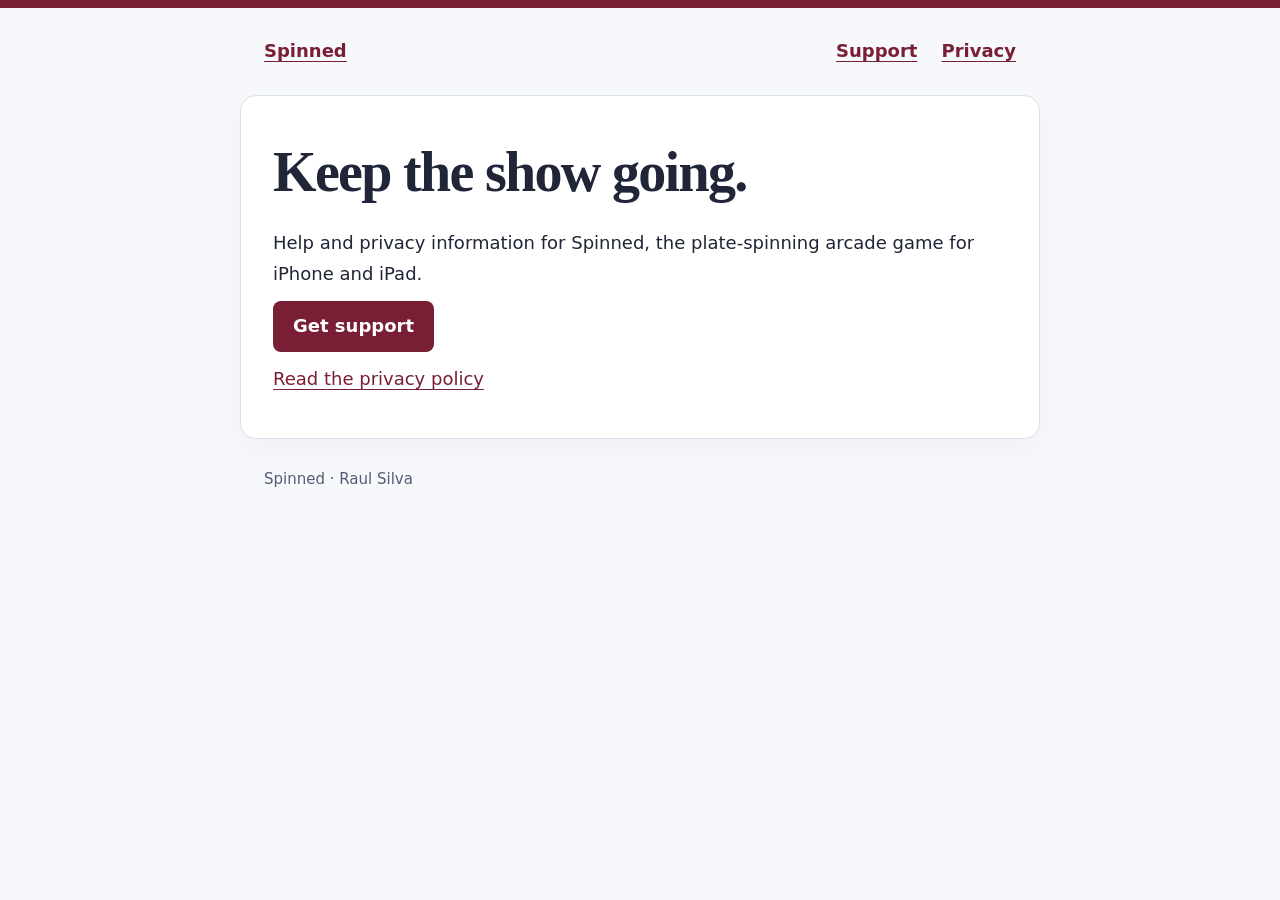
==== index.html @ 2c597d2e "Publish Spinned privacy policy and support pages" ====
<!doctype html><html lang="en"><head><meta charset="utf-8"><meta name="viewport" content="width=device-width, initial-scale=1"><meta name="description" content="Help & privacy for Spinned, the plate-spinning arcade game by Raul Silva."><title>Help & privacy · Spinned</title><link rel="stylesheet" href="./style.css"><link rel="icon" type="image/svg+xml" href="data:image/svg+xml,%3Csvg xmlns='http://www.w3.org/2000/svg' viewBox='0 0 32 32'%3E%3Crect width='32' height='32' rx='7' fill='%23781e35'/%3E%3Cellipse cx='16' cy='12' rx='12' ry='4' fill='white'/%3E%3Cpath d='M16 16v12' stroke='%23e9bf63' stroke-width='3'/%3E%3C/svg%3E"></head><body><header><a href="./">Spinned</a><nav aria-label="Main navigation"><a href="./support/">Support</a><a href="./privacy/">Privacy</a></nav></header><main><h1>Keep the show going.</h1><p>Help and privacy information for Spinned, the plate-spinning arcade game for iPhone and iPad.</p><p><a class="button" href="support/">Get support</a></p><p><a href="privacy/">Read the privacy policy</a></p></main><footer>Spinned · Raul Silva</footer></body></html>
---- style.css ----
*{box-sizing:border-box}body{margin:0;background:#f7f8fc;color:#202537;font:18px/1.7 system-ui,sans-serif;border-top:8px solid #781e35}header,main,footer{max-width:800px;margin:auto;padding:28px 24px}header{display:flex;justify-content:space-between;align-items:center;gap:24px;flex-wrap:wrap}header a{font-weight:650}nav{display:flex;gap:24px}a{color:#781e35;text-underline-offset:4px}a:focus-visible{outline:3px solid #926300;outline-offset:5px}h1{font:700 clamp(2.2rem,6vw,3.5rem)/1.15 Georgia,serif;letter-spacing:-.03em;margin:12px 0 24px}h2{font-size:1.25rem;margin:32px 0 8px}p{margin:12px 0}main{background:#fff;border:1px solid #dce0e9;border-radius:16px;padding:32px;box-shadow:0 12px 35px #20253708}footer,.meta{font-size:15px;color:#535d72}.button{display:inline-block;background:#781e35;color:white;padding:10px 20px;border-radius:8px;text-decoration:none;font-weight:650}li{margin-bottom:8px}@media(max-width:600px){main{margin:0 12px;padding:24px}header,footer{padding:24px}}
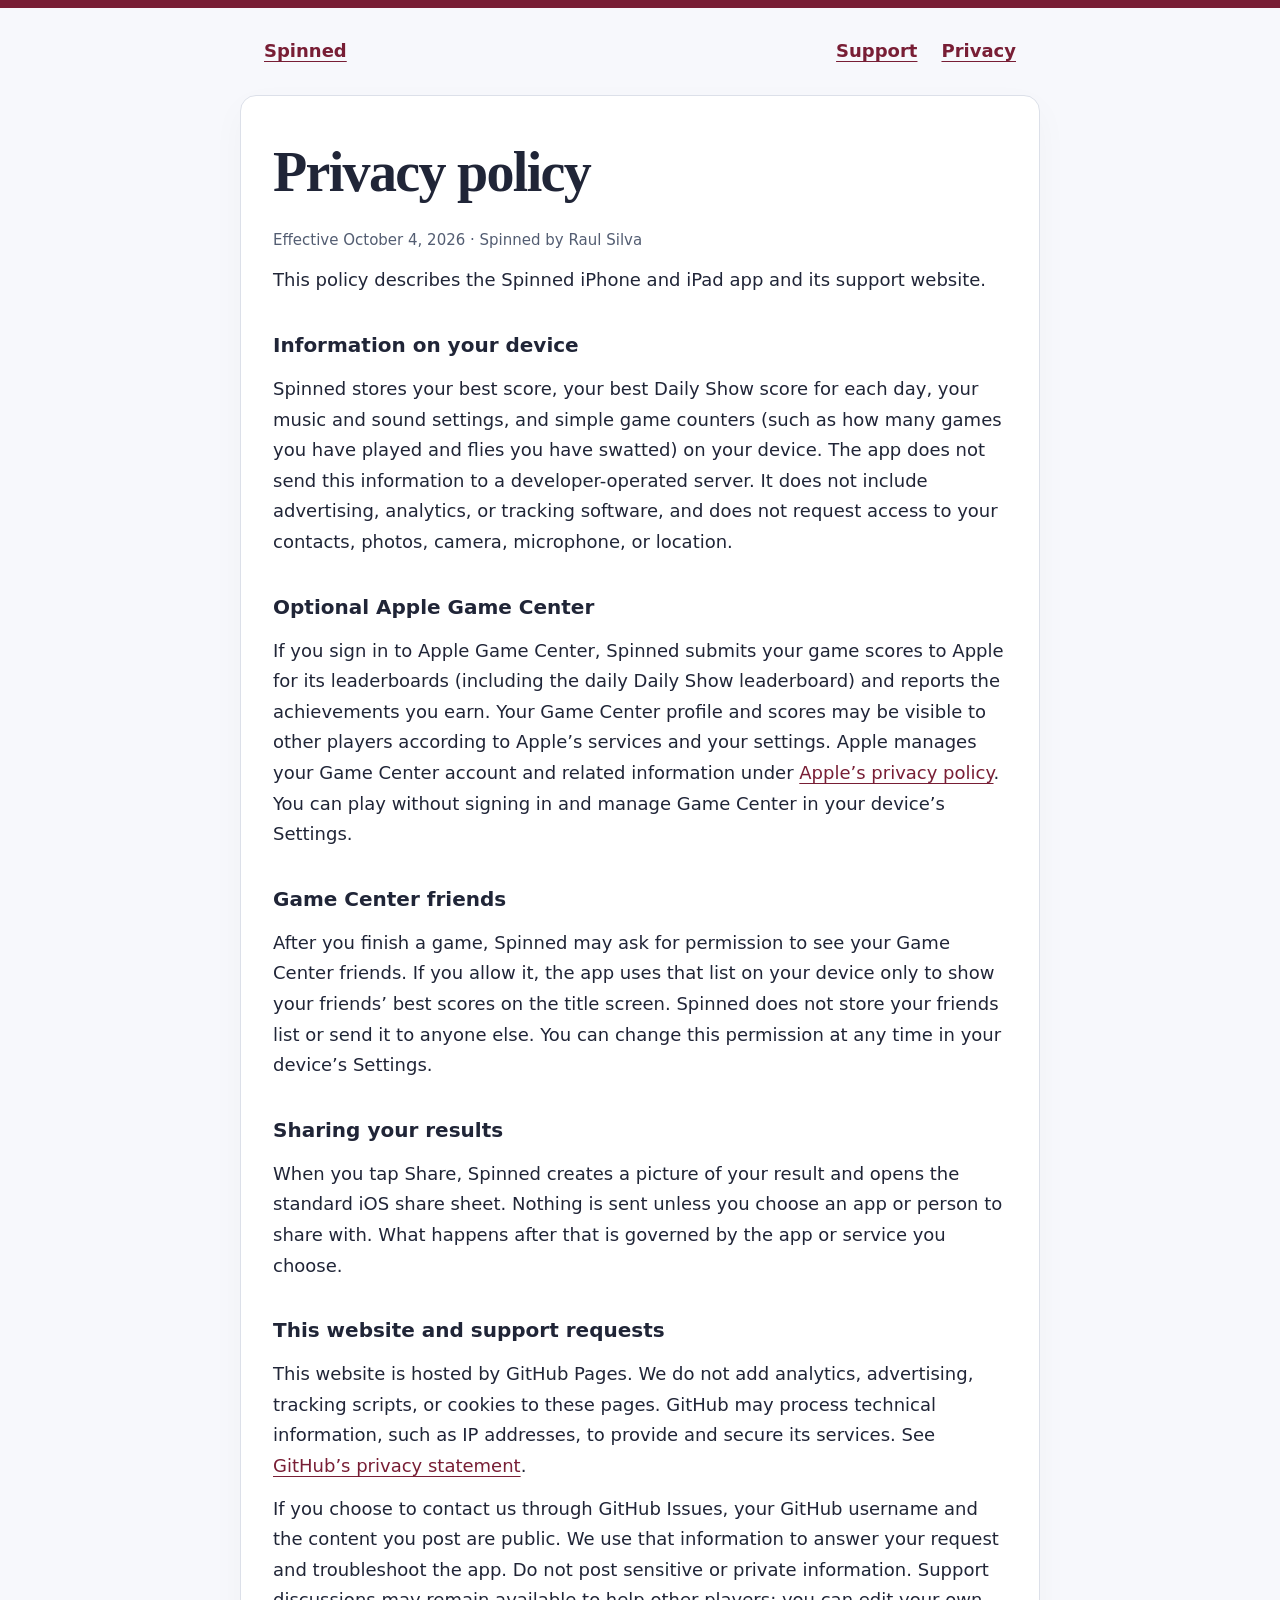
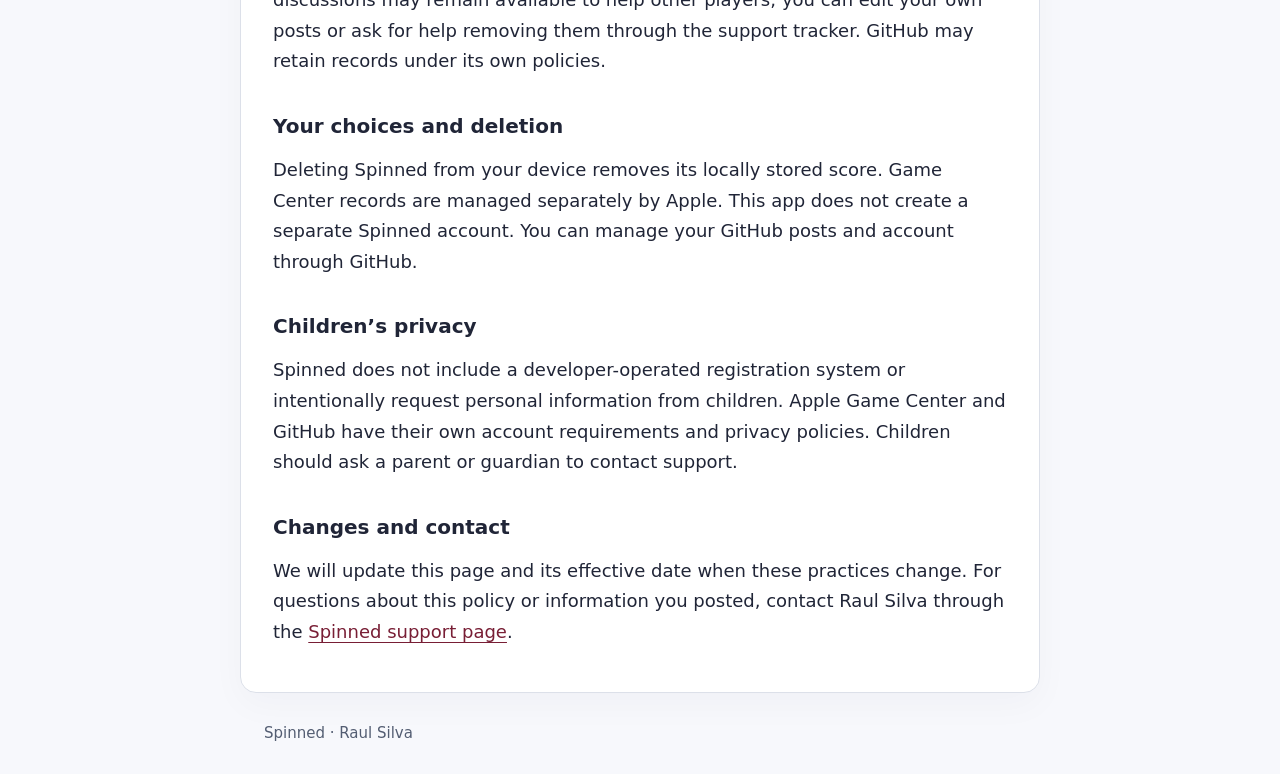
==== commit c899fd37: "Add files via upload" ====
--- a/index.html
+++ b/index.html
@@ -1 +1 @@
-<!doctype html><html lang="en"><head><meta charset="utf-8"><meta name="viewport" content="width=device-width, initial-scale=1"><meta name="description" content="Help & privacy for Spinned, the plate-spinning arcade game by Raul Silva."><title>Help & privacy · Spinned</title><link rel="stylesheet" href="./style.css"><link rel="icon" type="image/svg+xml" href="data:image/svg+xml,%3Csvg xmlns='http://www.w3.org/2000/svg' viewBox='0 0 32 32'%3E%3Crect width='32' height='32' rx='7' fill='%23781e35'/%3E%3Cellipse cx='16' cy='12' rx='12' ry='4' fill='white'/%3E%3Cpath d='M16 16v12' stroke='%23e9bf63' stroke-width='3'/%3E%3C/svg%3E"></head><body><header><a href="./">Spinned</a><nav aria-label="Main navigation"><a href="./support/">Support</a><a href="./privacy/">Privacy</a></nav></header><main><h1>Keep the show going.</h1><p>Help and privacy information for Spinned, the plate-spinning arcade game for iPhone and iPad.</p><p><a class="button" href="support/">Get support</a></p><p><a href="privacy/">Read the privacy policy</a></p></main><footer>Spinned · Raul Silva</footer></body></html>+<!doctype html><html lang="en"><head><meta charset="utf-8"><meta name="viewport" content="width=device-width, initial-scale=1"><meta name="description" content="Privacy policy for Spinned, the plate-spinning arcade game by Raul Silva."><title>Privacy policy · Spinned</title><link rel="stylesheet" href="../style.css"><link rel="icon" type="image/svg+xml" href="data:image/svg+xml,%3Csvg xmlns='http://www.w3.org/2000/svg' viewBox='0 0 32 32'%3E%3Crect width='32' height='32' rx='7' fill='%23781e35'/%3E%3Cellipse cx='16' cy='12' rx='12' ry='4' fill='white'/%3E%3Cpath d='M16 16v12' stroke='%23e9bf63' stroke-width='3'/%3E%3C/svg%3E"></head><body><header><a href="../">Spinned</a><nav aria-label="Main navigation"><a href="../support/">Support</a><a href="../privacy/">Privacy</a></nav></header><main><h1>Privacy policy</h1><p class="meta">Effective October 4, 2026 · Spinned by Raul Silva</p><p>This policy describes the Spinned iPhone and iPad app and its support website.</p><h2>Information on your device</h2><p>Spinned stores your best score, your best Daily Show score for each day, your music and sound settings, and simple game counters (such as how many games you have played and flies you have swatted) on your device. The app does not send this information to a developer-operated server. It does not include advertising, analytics, or tracking software, and does not request access to your contacts, photos, camera, microphone, or location.</p><h2>Optional Apple Game Center</h2><p>If you sign in to Apple Game Center, Spinned submits your game scores to Apple for its leaderboards (including the daily Daily Show leaderboard) and reports the achievements you earn. Your Game Center profile and scores may be visible to other players according to Apple’s services and your settings. Apple manages your Game Center account and related information under <a href="https://www.apple.com/legal/privacy/">Apple’s privacy policy</a>. You can play without signing in and manage Game Center in your device’s Settings.</p><h2>Game Center friends</h2><p>After you finish a game, Spinned may ask for permission to see your Game Center friends. If you allow it, the app uses that list on your device only to show your friends’ best scores on the title screen. Spinned does not store your friends list or send it to anyone else. You can change this permission at any time in your device’s Settings.</p><h2>Sharing your results</h2><p>When you tap Share, Spinned creates a picture of your result and opens the standard iOS share sheet. Nothing is sent unless you choose an app or person to share with. What happens after that is governed by the app or service you choose.</p><h2>This website and support requests</h2><p>This website is hosted by GitHub Pages. We do not add analytics, advertising, tracking scripts, or cookies to these pages. GitHub may process technical information, such as IP addresses, to provide and secure its services. See <a href="https://docs.github.com/en/site-policy/privacy-policies/github-general-privacy-statement">GitHub’s privacy statement</a>.</p><p>If you choose to contact us through GitHub Issues, your GitHub username and the content you post are public. We use that information to answer your request and troubleshoot the app. Do not post sensitive or private information. Support discussions may remain available to help other players; you can edit your own posts or ask for help removing them through the support tracker. GitHub may retain records under its own policies.</p><h2>Your choices and deletion</h2><p>Deleting Spinned from your device removes its locally stored score. Game Center records are managed separately by Apple. This app does not create a separate Spinned account. You can manage your GitHub posts and account through GitHub.</p><h2>Children’s privacy</h2><p>Spinned does not include a developer-operated registration system or intentionally request personal information from children. Apple Game Center and GitHub have their own account requirements and privacy policies. Children should ask a parent or guardian to contact support.</p><h2>Changes and contact</h2><p>We will update this page and its effective date when these practices change. For questions about this policy or information you posted, contact Raul Silva through the <a href="../support/">Spinned support page</a>.</p></main><footer>Spinned · Raul Silva</footer></body></html>
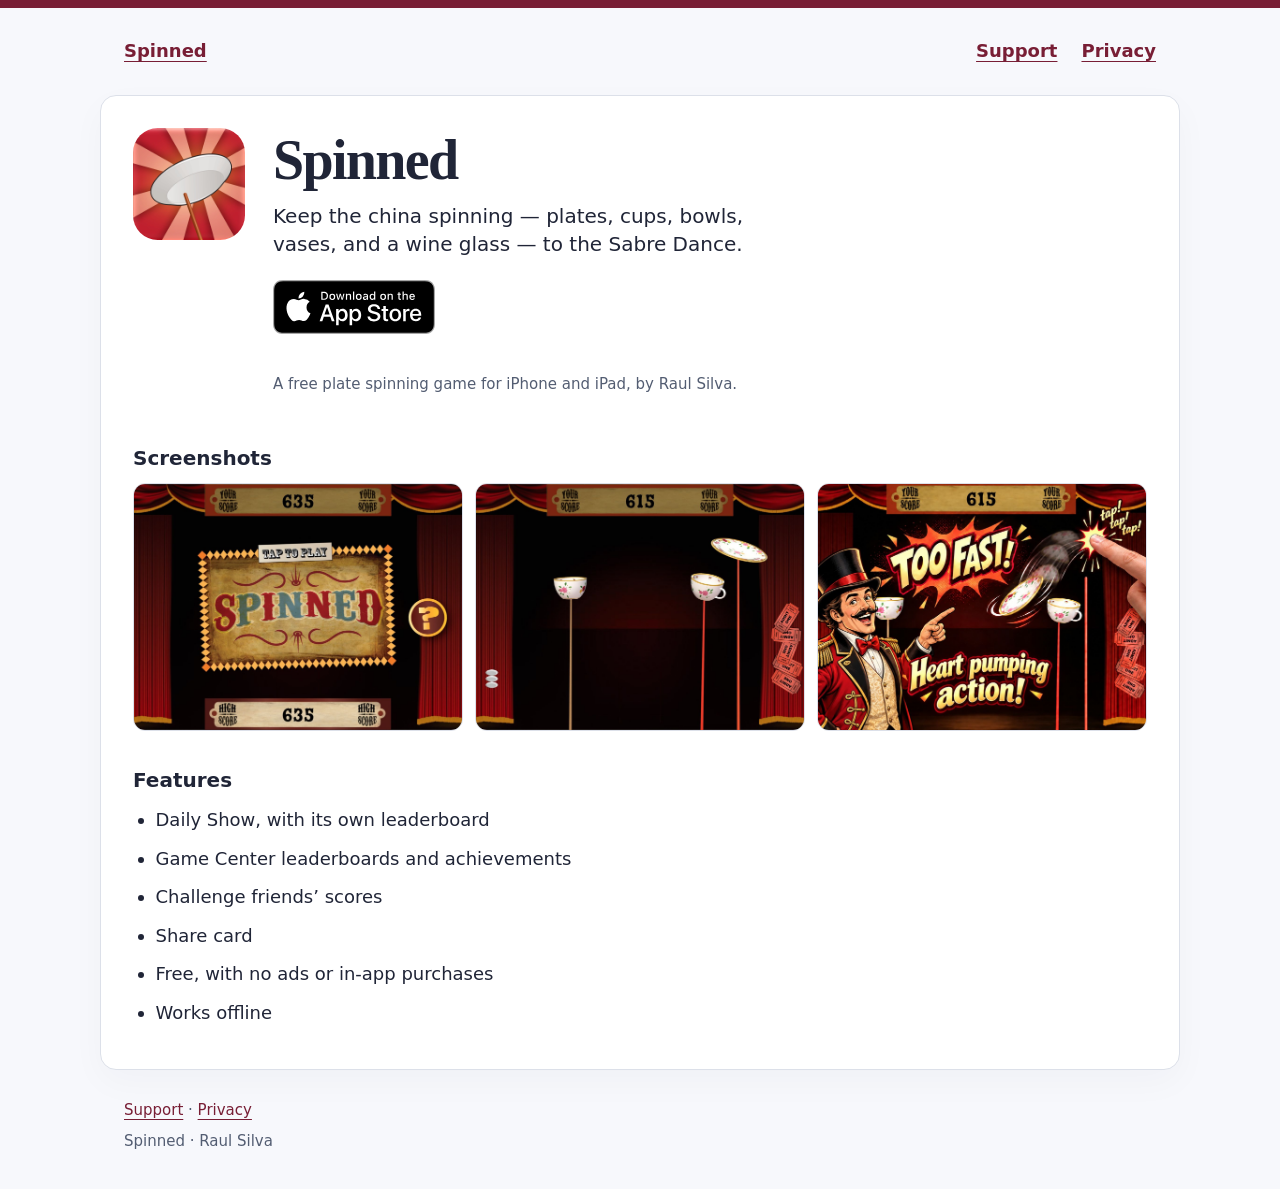
==== commit f463ec49: "Add a marketing landing page for Spinned Replace the home page with a static landing page so the sit" ====
--- a/index.html
+++ b/index.html
@@ -1 +1,79 @@
-<!doctype html><html lang="en"><head><meta charset="utf-8"><meta name="viewport" content="width=device-width, initial-scale=1"><meta name="description" content="Privacy policy for Spinned, the plate-spinning arcade game by Raul Silva."><title>Privacy policy · Spinned</title><link rel="stylesheet" href="../style.css"><link rel="icon" type="image/svg+xml" href="data:image/svg+xml,%3Csvg xmlns='http://www.w3.org/2000/svg' viewBox='0 0 32 32'%3E%3Crect width='32' height='32' rx='7' fill='%23781e35'/%3E%3Cellipse cx='16' cy='12' rx='12' ry='4' fill='white'/%3E%3Cpath d='M16 16v12' stroke='%23e9bf63' stroke-width='3'/%3E%3C/svg%3E"></head><body><header><a href="../">Spinned</a><nav aria-label="Main navigation"><a href="../support/">Support</a><a href="../privacy/">Privacy</a></nav></header><main><h1>Privacy policy</h1><p class="meta">Effective October 4, 2026 · Spinned by Raul Silva</p><p>This policy describes the Spinned iPhone and iPad app and its support website.</p><h2>Information on your device</h2><p>Spinned stores your best score, your best Daily Show score for each day, your music and sound settings, and simple game counters (such as how many games you have played and flies you have swatted) on your device. The app does not send this information to a developer-operated server. It does not include advertising, analytics, or tracking software, and does not request access to your contacts, photos, camera, microphone, or location.</p><h2>Optional Apple Game Center</h2><p>If you sign in to Apple Game Center, Spinned submits your game scores to Apple for its leaderboards (including the daily Daily Show leaderboard) and reports the achievements you earn. Your Game Center profile and scores may be visible to other players according to Apple’s services and your settings. Apple manages your Game Center account and related information under <a href="https://www.apple.com/legal/privacy/">Apple’s privacy policy</a>. You can play without signing in and manage Game Center in your device’s Settings.</p><h2>Game Center friends</h2><p>After you finish a game, Spinned may ask for permission to see your Game Center friends. If you allow it, the app uses that list on your device only to show your friends’ best scores on the title screen. Spinned does not store your friends list or send it to anyone else. You can change this permission at any time in your device’s Settings.</p><h2>Sharing your results</h2><p>When you tap Share, Spinned creates a picture of your result and opens the standard iOS share sheet. Nothing is sent unless you choose an app or person to share with. What happens after that is governed by the app or service you choose.</p><h2>This website and support requests</h2><p>This website is hosted by GitHub Pages. We do not add analytics, advertising, tracking scripts, or cookies to these pages. GitHub may process technical information, such as IP addresses, to provide and secure its services. See <a href="https://docs.github.com/en/site-policy/privacy-policies/github-general-privacy-statement">GitHub’s privacy statement</a>.</p><p>If you choose to contact us through GitHub Issues, your GitHub username and the content you post are public. We use that information to answer your request and troubleshoot the app. Do not post sensitive or private information. Support discussions may remain available to help other players; you can edit your own posts or ask for help removing them through the support tracker. GitHub may retain records under its own policies.</p><h2>Your choices and deletion</h2><p>Deleting Spinned from your device removes its locally stored score. Game Center records are managed separately by Apple. This app does not create a separate Spinned account. You can manage your GitHub posts and account through GitHub.</p><h2>Children’s privacy</h2><p>Spinned does not include a developer-operated registration system or intentionally request personal information from children. Apple Game Center and GitHub have their own account requirements and privacy policies. Children should ask a parent or guardian to contact support.</p><h2>Changes and contact</h2><p>We will update this page and its effective date when these practices change. For questions about this policy or information you posted, contact Raul Silva through the <a href="../support/">Spinned support page</a>.</p></main><footer>Spinned · Raul Silva</footer></body></html>+<!doctype html>
+<html lang="en">
+<head>
+  <meta charset="utf-8">
+  <meta name="viewport" content="width=device-width, initial-scale=1">
+  <title>Spinned · plate spinning game for iPhone and iPad</title>
+  <meta name="description" content="Spinned is a free plate spinning game for iPhone and iPad. Keep plates, cups, bowls, vases, and a wine glass spinning to the Sabre Dance.">
+  <meta name="author" content="Raul Silva">
+  <meta name="theme-color" content="#781e35">
+  <meta name="apple-itunes-app" content="app-id=466332297">
+  <link rel="canonical" href="https://rauls4.github.io/spinned-support/">
+  <meta property="og:type" content="website">
+  <meta property="og:site_name" content="Spinned">
+  <meta property="og:locale" content="en_US">
+  <meta property="og:url" content="https://rauls4.github.io/spinned-support/">
+  <meta property="og:title" content="Spinned · plate spinning game for iPhone and iPad">
+  <meta property="og:description" content="Spinned is a free plate spinning game for iPhone and iPad. Keep plates, cups, bowls, vases, and a wine glass spinning to the Sabre Dance.">
+  <meta property="og:image" content="https://rauls4.github.io/spinned-support/images/ipad-title.jpg">
+  <meta property="og:image:type" content="image/jpeg">
+  <meta property="og:image:width" content="1400">
+  <meta property="og:image:height" content="1050">
+  <meta property="og:image:alt" content="Spinned title screen on iPad">
+  <meta name="twitter:card" content="summary_large_image">
+  <meta name="twitter:title" content="Spinned · plate spinning game for iPhone and iPad">
+  <meta name="twitter:description" content="Spinned is a free plate spinning game for iPhone and iPad. Keep plates, cups, bowls, vases, and a wine glass spinning to the Sabre Dance.">
+  <meta name="twitter:image" content="https://rauls4.github.io/spinned-support/images/ipad-title.jpg">
+  <meta name="twitter:image:alt" content="Spinned title screen on iPad">
+  <link rel="icon" href="images/app-icon.jpg">
+  <link rel="apple-touch-icon" href="images/app-icon.jpg">
+  <link rel="stylesheet" href="style.css">
+</head>
+<body class="home">
+  <header>
+    <a href="./">Spinned</a>
+    <nav aria-label="Main navigation">
+      <a href="support/">Support</a>
+      <a href="privacy/">Privacy</a>
+    </nav>
+  </header>
+  <main>
+    <div class="hero">
+      <img class="app-icon" src="images/app-icon.jpg" width="512" height="512" alt="">
+      <div class="hero-copy">
+        <h1>Spinned</h1>
+        <p class="pitch">Keep the china spinning — plates, cups, bowls, vases, and a wine glass — to the Sabre Dance.</p>
+        <a class="store-badge" href="https://apps.apple.com/us/app/spinned/id466332297">
+          <img src="images/download-on-the-app-store.svg" width="120" height="40" alt="Download on the App Store">
+        </a>
+        <p class="meta">A free plate spinning game for iPhone and iPad, by Raul Silva.</p>
+      </div>
+    </div>
+
+    <section aria-labelledby="screenshots-heading">
+      <h2 id="screenshots-heading">Screenshots</h2>
+      <div class="shots">
+        <img src="images/ipad-title.jpg" width="1400" height="1050" alt="Spinned title screen on iPad">
+        <img src="images/ipad-game.jpg" width="1400" height="1050" alt="Spinned gameplay on iPad, with dishes spinning on sticks">
+        <img src="images/ipad-stage.jpg" width="1400" height="1050" alt="Spinned on iPad during a show">
+      </div>
+    </section>
+
+    <section aria-labelledby="features-heading">
+      <h2 id="features-heading">Features</h2>
+      <ul class="features">
+        <li>Daily Show, with its own leaderboard</li>
+        <li>Game Center leaderboards and achievements</li>
+        <li>Challenge friends’ scores</li>
+        <li>Share card</li>
+        <li>Free, with no ads or in-app purchases</li>
+        <li>Works offline</li>
+      </ul>
+    </section>
+  </main>
+  <footer>
+    <p><a href="support/">Support</a> · <a href="privacy/">Privacy</a></p>
+    <p>Spinned · Raul Silva</p>
+  </footer>
+</body>
+</html>
--- a/style.css
+++ b/style.css
@@ -1 +1,17 @@
-*{box-sizing:border-box}body{margin:0;background:#f7f8fc;color:#202537;font:18px/1.7 system-ui,sans-serif;border-top:8px solid #781e35}header,main,footer{max-width:800px;margin:auto;padding:28px 24px}header{display:flex;justify-content:space-between;align-items:center;gap:24px;flex-wrap:wrap}header a{font-weight:650}nav{display:flex;gap:24px}a{color:#781e35;text-underline-offset:4px}a:focus-visible{outline:3px solid #926300;outline-offset:5px}h1{font:700 clamp(2.2rem,6vw,3.5rem)/1.15 Georgia,serif;letter-spacing:-.03em;margin:12px 0 24px}h2{font-size:1.25rem;margin:32px 0 8px}p{margin:12px 0}main{background:#fff;border:1px solid #dce0e9;border-radius:16px;padding:32px;box-shadow:0 12px 35px #20253708}footer,.meta{font-size:15px;color:#535d72}.button{display:inline-block;background:#781e35;color:white;padding:10px 20px;border-radius:8px;text-decoration:none;font-weight:650}li{margin-bottom:8px}@media(max-width:600px){main{margin:0 12px;padding:24px}header,footer{padding:24px}}+*{box-sizing:border-box}body{margin:0;background:#f7f8fc;color:#202537;font:18px/1.7 system-ui,sans-serif;border-top:8px solid #781e35}header,main,footer{max-width:800px;margin:auto;padding:28px 24px}header{display:flex;justify-content:space-between;align-items:center;gap:24px;flex-wrap:wrap}header a{font-weight:650}nav{display:flex;gap:24px}a{color:#781e35;text-underline-offset:4px}a:focus-visible{outline:3px solid #926300;outline-offset:5px}h1{font:700 clamp(2.2rem,6vw,3.5rem)/1.15 Georgia,serif;letter-spacing:-.03em;margin:12px 0 24px}h2{font-size:1.25rem;margin:32px 0 8px}p{margin:12px 0}main{background:#fff;border:1px solid #dce0e9;border-radius:16px;padding:32px;box-shadow:0 12px 35px #20253708}footer,.meta{font-size:15px;color:#535d72}.button{display:inline-block;background:#781e35;color:white;padding:10px 20px;border-radius:8px;text-decoration:none;font-weight:650}li{margin-bottom:8px}@media(max-width:600px){main{margin:0 12px;padding:24px}header,footer{padding:24px}}
+
+/* Landing page. Support and privacy do not use these rules. */
+body.home header,body.home main,body.home footer{max-width:1080px}
+body.home h1{margin:0 0 10px}
+body.home footer p{margin:0 0 6px}
+.hero{display:flex;gap:28px;align-items:flex-start}
+.hero-copy{min-width:0}
+.app-icon{width:112px;height:112px;border-radius:22%;flex:none;display:block}
+.pitch{font-size:1.25rem;line-height:1.4;margin:0;text-wrap:balance}
+.store-badge{display:inline-block;margin:22px 14px 16px 0;line-height:0;text-decoration:none}
+.store-badge img{display:block;height:54px;width:auto}
+.shots{display:grid;gap:14px;margin:8px 0 0}
+.shots img{display:block;width:100%;height:auto;border-radius:12px;border:1px solid #dce0e9;background:#f7f8fc}
+.features{margin:4px 0 0;padding-left:1.25em;max-width:36em}
+@media(min-width:860px){.shots{grid-template-columns:repeat(3,minmax(0,1fr));gap:12px}}
+@media(max-width:600px){.hero{flex-direction:column;gap:16px}.app-icon{width:88px;height:88px}}
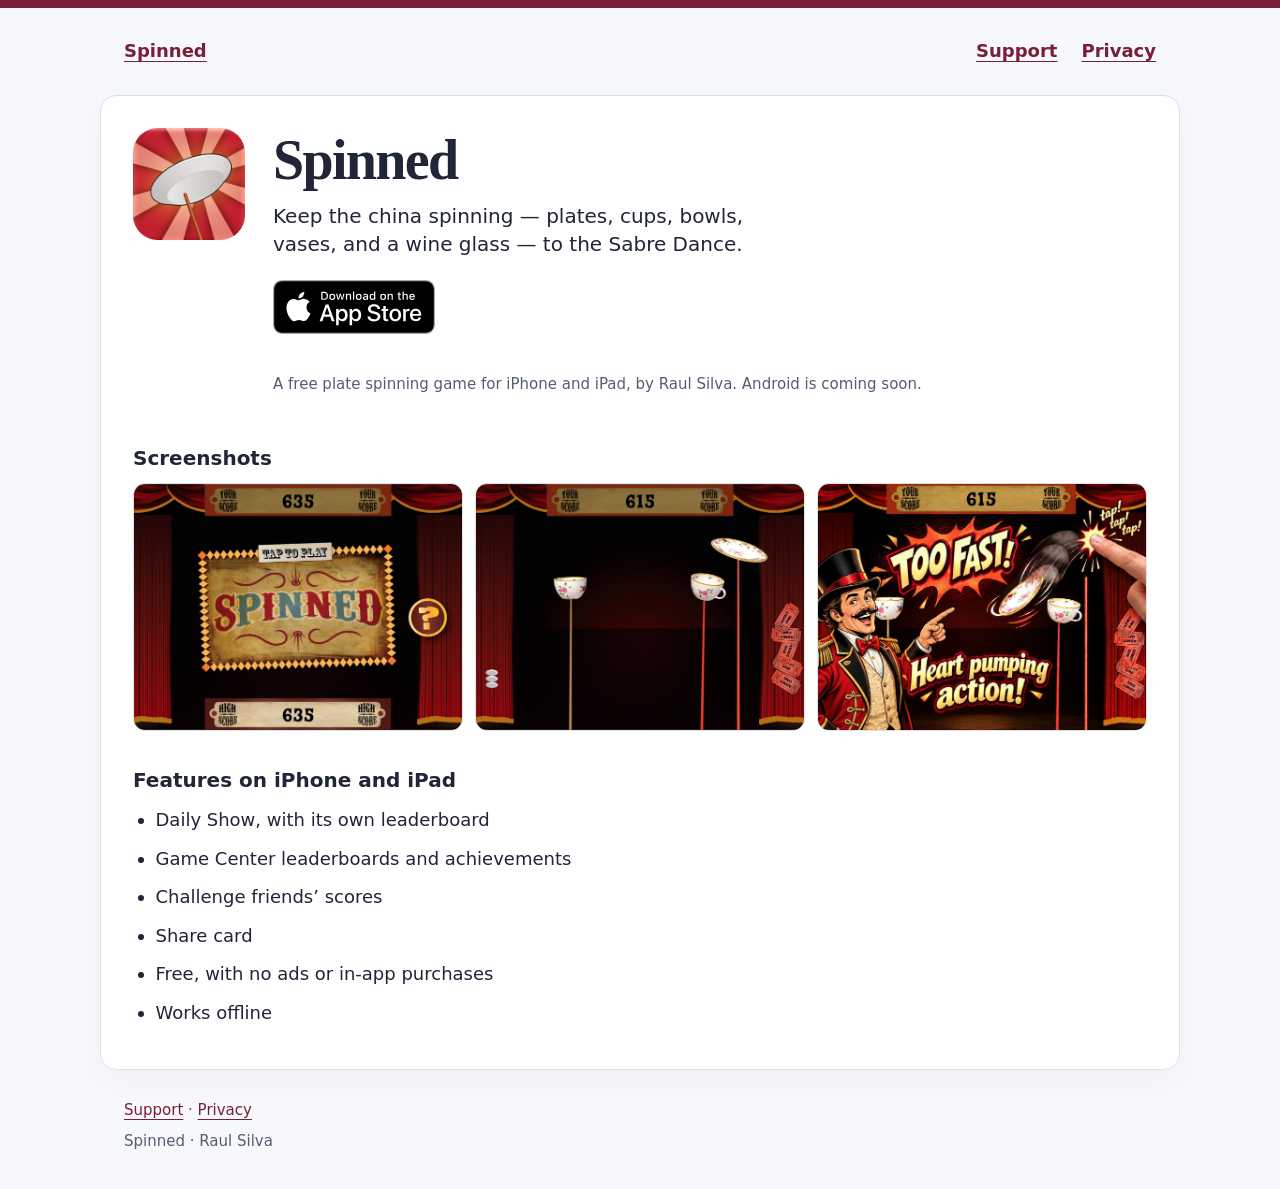
==== commit f5e4d70a: "Cover Android in the privacy policy and note it is coming soon The privacy page now describes both t" ====
--- a/index.html
+++ b/index.html
@@ -4,7 +4,7 @@
   <meta charset="utf-8">
   <meta name="viewport" content="width=device-width, initial-scale=1">
   <title>Spinned · plate spinning game for iPhone and iPad</title>
-  <meta name="description" content="Spinned is a free plate spinning game for iPhone and iPad. Keep plates, cups, bowls, vases, and a wine glass spinning to the Sabre Dance.">
+  <meta name="description" content="Spinned is a free plate spinning game for iPhone and iPad. Android is coming soon. Keep plates, cups, bowls, vases, and a wine glass spinning to the Sabre Dance.">
   <meta name="author" content="Raul Silva">
   <meta name="theme-color" content="#781e35">
   <meta name="apple-itunes-app" content="app-id=466332297">
@@ -14,7 +14,7 @@
   <meta property="og:locale" content="en_US">
   <meta property="og:url" content="https://rauls4.github.io/spinned-support/">
   <meta property="og:title" content="Spinned · plate spinning game for iPhone and iPad">
-  <meta property="og:description" content="Spinned is a free plate spinning game for iPhone and iPad. Keep plates, cups, bowls, vases, and a wine glass spinning to the Sabre Dance.">
+  <meta property="og:description" content="Spinned is a free plate spinning game for iPhone and iPad. Android is coming soon. Keep plates, cups, bowls, vases, and a wine glass spinning to the Sabre Dance.">
   <meta property="og:image" content="https://rauls4.github.io/spinned-support/images/ipad-title.jpg">
   <meta property="og:image:type" content="image/jpeg">
   <meta property="og:image:width" content="1400">
@@ -22,7 +22,7 @@
   <meta property="og:image:alt" content="Spinned title screen on iPad">
   <meta name="twitter:card" content="summary_large_image">
   <meta name="twitter:title" content="Spinned · plate spinning game for iPhone and iPad">
-  <meta name="twitter:description" content="Spinned is a free plate spinning game for iPhone and iPad. Keep plates, cups, bowls, vases, and a wine glass spinning to the Sabre Dance.">
+  <meta name="twitter:description" content="Spinned is a free plate spinning game for iPhone and iPad. Android is coming soon. Keep plates, cups, bowls, vases, and a wine glass spinning to the Sabre Dance.">
   <meta name="twitter:image" content="https://rauls4.github.io/spinned-support/images/ipad-title.jpg">
   <meta name="twitter:image:alt" content="Spinned title screen on iPad">
   <link rel="icon" href="images/app-icon.jpg">
@@ -46,7 +46,7 @@
         <a class="store-badge" href="https://apps.apple.com/us/app/spinned/id466332297">
           <img src="images/download-on-the-app-store.svg" width="120" height="40" alt="Download on the App Store">
         </a>
-        <p class="meta">A free plate spinning game for iPhone and iPad, by Raul Silva.</p>
+        <p class="meta">A free plate spinning game for iPhone and iPad, by Raul Silva. Android is coming soon.</p>
       </div>
     </div>
 
@@ -60,7 +60,7 @@
     </section>
 
     <section aria-labelledby="features-heading">
-      <h2 id="features-heading">Features</h2>
+      <h2 id="features-heading">Features on iPhone and iPad</h2>
       <ul class="features">
         <li>Daily Show, with its own leaderboard</li>
         <li>Game Center leaderboards and achievements</li>
--- a/style.css
+++ b/style.css
@@ -1,4 +1,4 @@
-*{box-sizing:border-box}body{margin:0;background:#f7f8fc;color:#202537;font:18px/1.7 system-ui,sans-serif;border-top:8px solid #781e35}header,main,footer{max-width:800px;margin:auto;padding:28px 24px}header{display:flex;justify-content:space-between;align-items:center;gap:24px;flex-wrap:wrap}header a{font-weight:650}nav{display:flex;gap:24px}a{color:#781e35;text-underline-offset:4px}a:focus-visible{outline:3px solid #926300;outline-offset:5px}h1{font:700 clamp(2.2rem,6vw,3.5rem)/1.15 Georgia,serif;letter-spacing:-.03em;margin:12px 0 24px}h2{font-size:1.25rem;margin:32px 0 8px}p{margin:12px 0}main{background:#fff;border:1px solid #dce0e9;border-radius:16px;padding:32px;box-shadow:0 12px 35px #20253708}footer,.meta{font-size:15px;color:#535d72}.button{display:inline-block;background:#781e35;color:white;padding:10px 20px;border-radius:8px;text-decoration:none;font-weight:650}li{margin-bottom:8px}@media(max-width:600px){main{margin:0 12px;padding:24px}header,footer{padding:24px}}
+*{box-sizing:border-box}body{margin:0;background:#f7f8fc;color:#202537;font:18px/1.7 system-ui,sans-serif;border-top:8px solid #781e35}header,main,footer{max-width:800px;margin:auto;padding:28px 24px}header{display:flex;justify-content:space-between;align-items:center;gap:24px;flex-wrap:wrap}header a{font-weight:650}nav{display:flex;gap:24px}a{color:#781e35;text-underline-offset:4px}a:focus-visible{outline:3px solid #926300;outline-offset:5px}h1{font:700 clamp(2.2rem,6vw,3.5rem)/1.15 Georgia,serif;letter-spacing:-.03em;margin:12px 0 24px}h2{font-size:1.25rem;margin:32px 0 8px}h3{font-size:1.05rem;margin:22px 0 8px}code{font-size:.9em}p{margin:12px 0}main{background:#fff;border:1px solid #dce0e9;border-radius:16px;padding:32px;box-shadow:0 12px 35px #20253708}footer,.meta{font-size:15px;color:#535d72}.button{display:inline-block;background:#781e35;color:white;padding:10px 20px;border-radius:8px;text-decoration:none;font-weight:650}li{margin-bottom:8px}@media(max-width:600px){main{margin:0 12px;padding:24px}header,footer{padding:24px}}
 
 /* Landing page. Support and privacy do not use these rules. */
 body.home header,body.home main,body.home footer{max-width:1080px}
